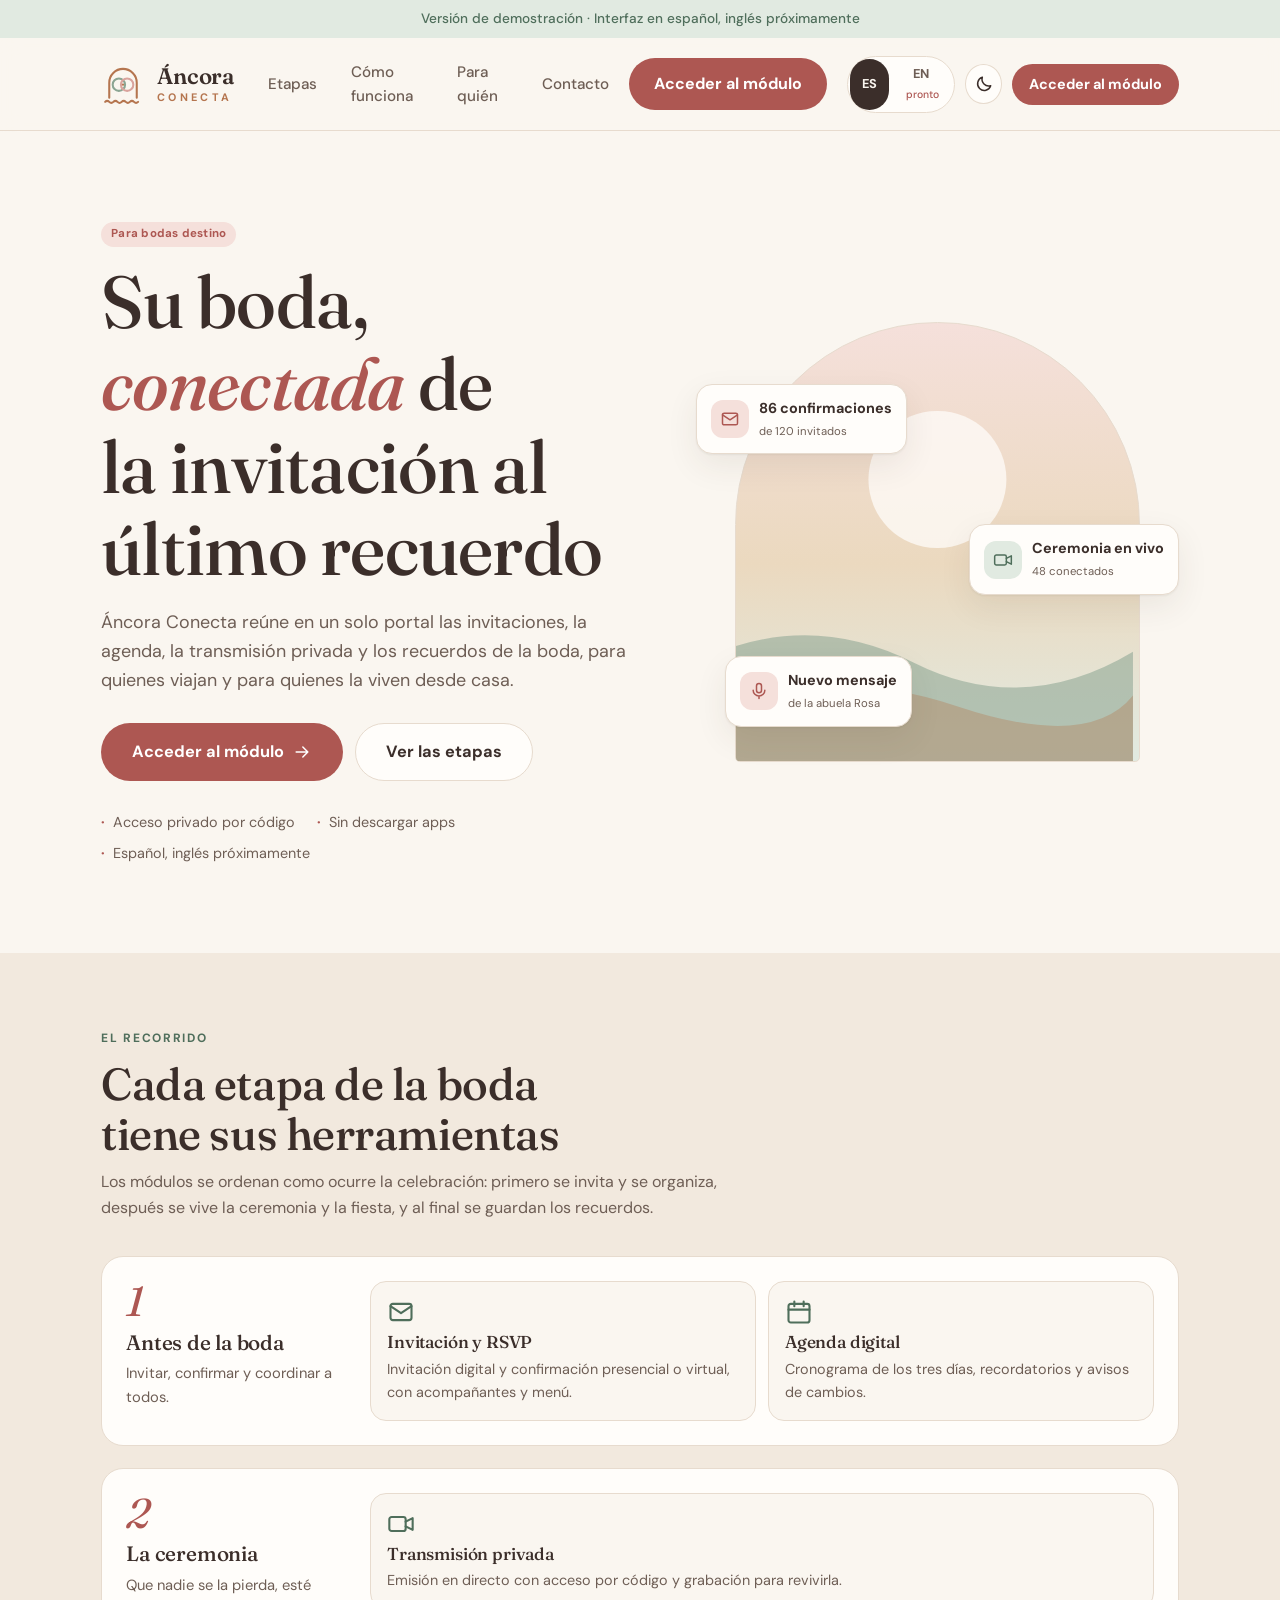
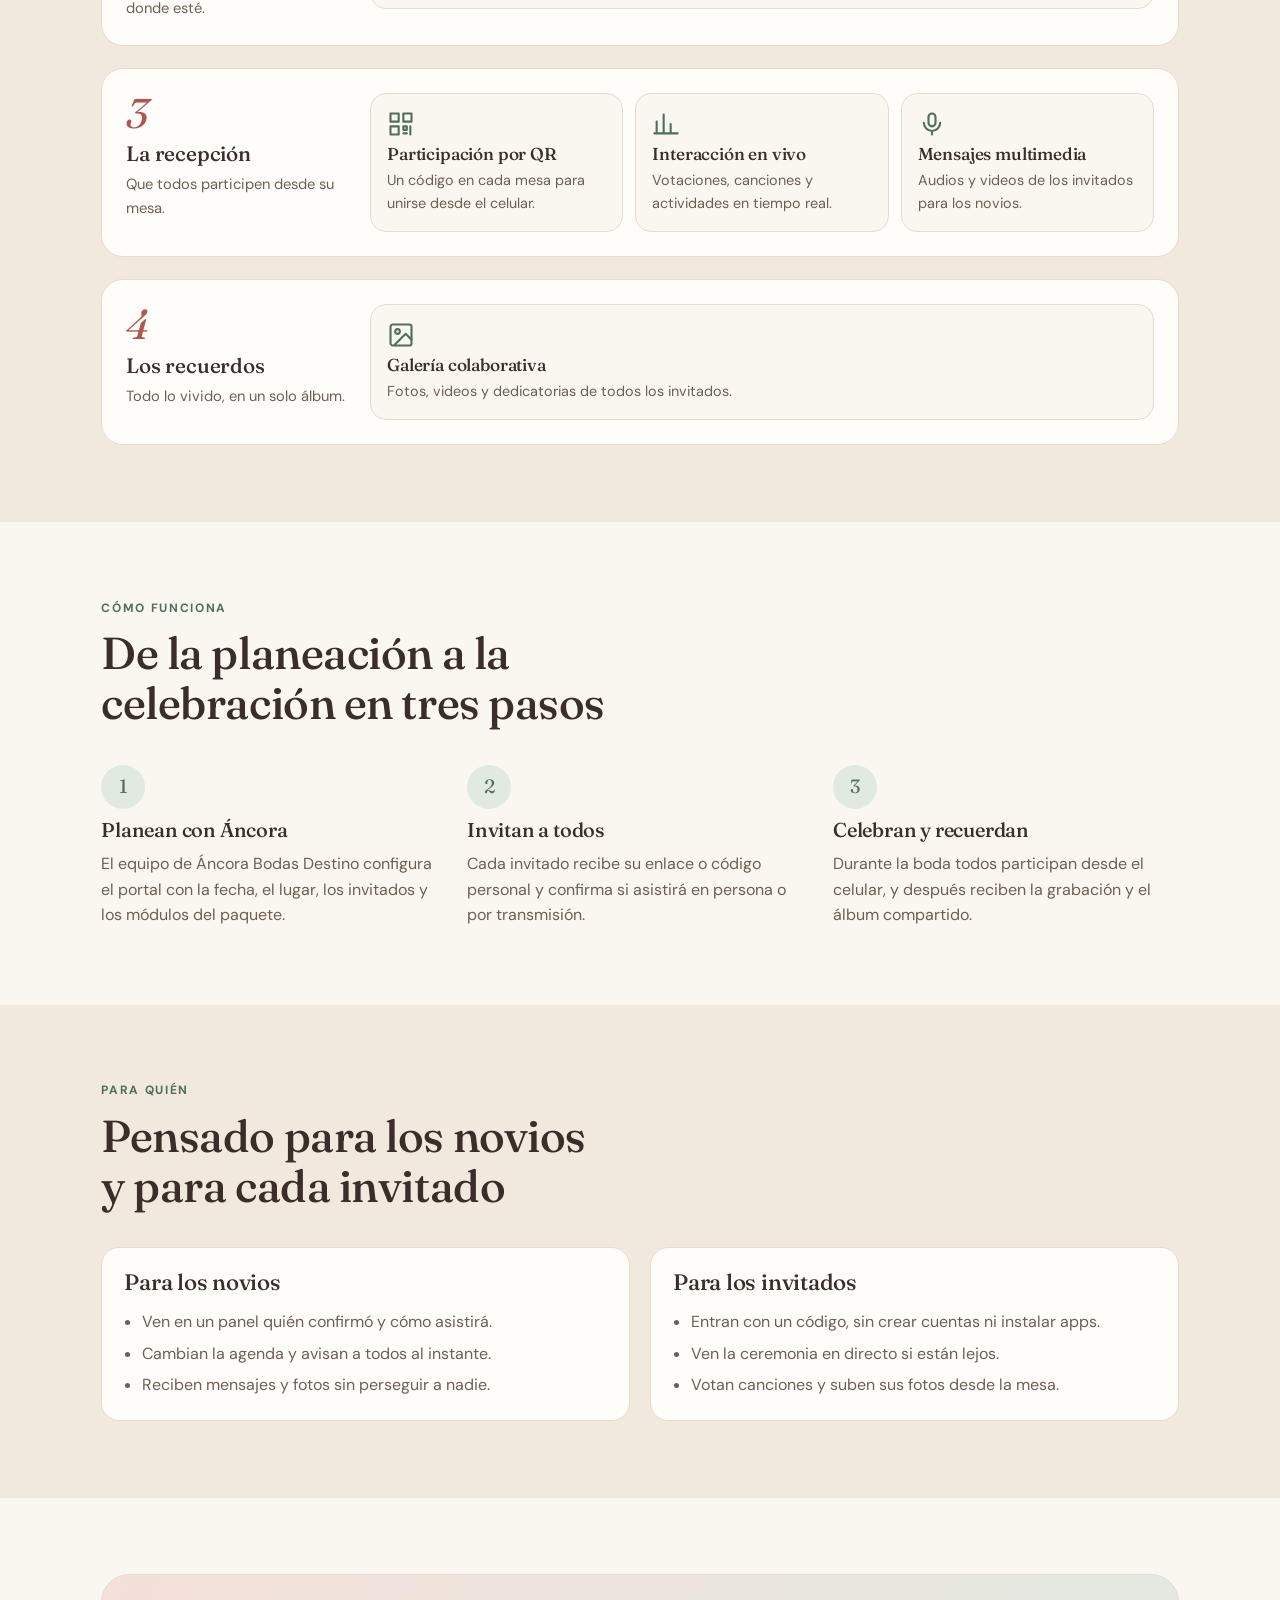
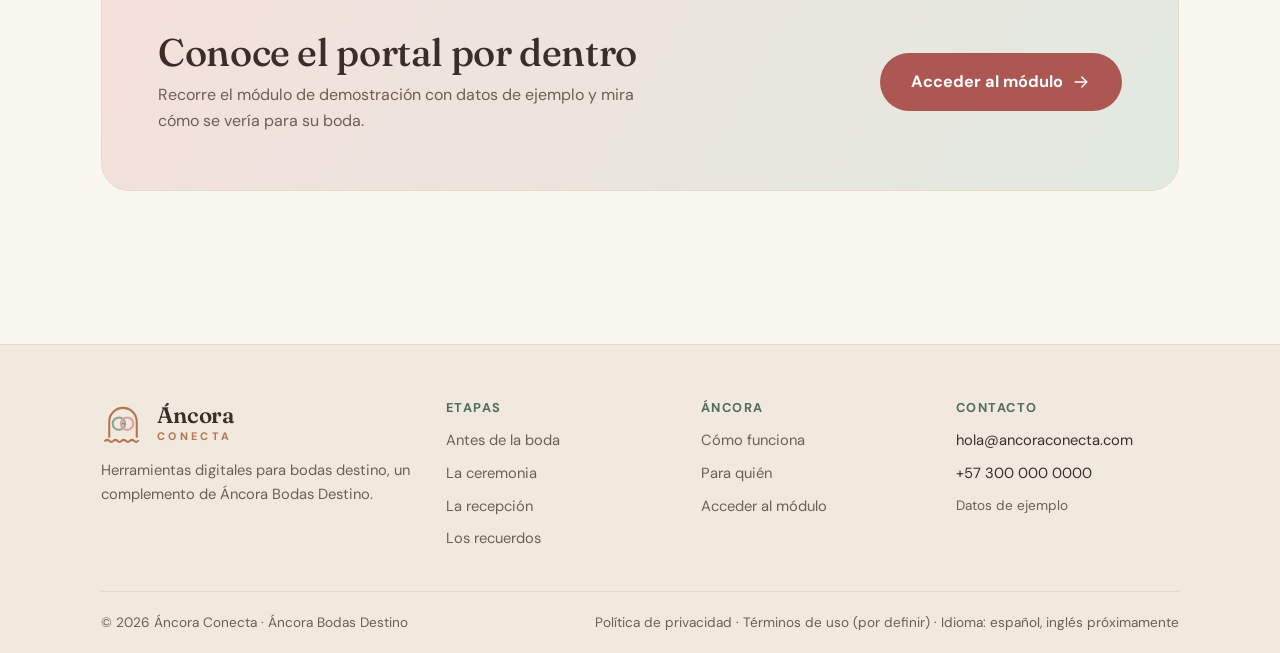
==== index.html @ ff1caabc "Add files via upload" ====
<!doctype html>
<html lang="es">
<head>
<meta charset="utf-8">
<meta name="viewport" content="width=device-width, initial-scale=1">
<title>Áncora Conecta</title>
<meta name="description" content="Portal digital para bodas destino: invitaciones, agenda, transmisión privada, mensajes, galería e interacción en un solo lugar.">
<link rel="icon" href="favicon.svg" type="image/svg+xml">
<link rel="preconnect" href="https://fonts.googleapis.com">
<link rel="preconnect" href="https://fonts.gstatic.com" crossorigin>
<link href="https://fonts.googleapis.com/css2?family=DM+Sans:wght@400;500;700&family=Fraunces:ital,opsz,wght@0,9..144,400;0,9..144,500;0,9..144,600;1,9..144,400;1,9..144,500&display=swap" rel="stylesheet">
<link rel="stylesheet" href="styles.css">
</head>
<body>

<svg width="0" height="0" style="position:absolute" aria-hidden="true">
  <defs>
    <symbol id="logo" viewBox="0 0 64 64">
      <g fill="none" stroke-linecap="round" stroke-linejoin="round" stroke-width="3">
        <path d="M12 52V30a20 20 0 0 1 40 0v22" stroke="var(--clay)"/>
        <circle cx="26" cy="33" r="9" stroke="var(--sage)"/>
        <circle cx="38" cy="33" r="9" stroke="var(--rose)"/>
        <circle cx="32" cy="33" r="1.6" fill="var(--clay)" stroke="none"/>
        <path d="M6 58q3-3 6 0t6 0 6 0 6 0 6 0 6 0 6 0 6 0" stroke="var(--clay)"/>
      </g>
    </symbol>
    <symbol id="i-live" viewBox="0 0 24 24"><rect x="2" y="6" width="14" height="12" rx="2"/><path d="M16 10l6-3v10l-6-3"/></symbol>
    <symbol id="i-cal" viewBox="0 0 24 24"><rect x="3" y="5" width="18" height="16" rx="2"/><path d="M3 10h18M8 3v4M16 3v4"/></symbol>
    <symbol id="i-mic" viewBox="0 0 24 24"><rect x="9" y="3" width="6" height="11" rx="3"/><path d="M5 11a7 7 0 0014 0M12 18v3"/></symbol>
    <symbol id="i-qr" viewBox="0 0 24 24"><rect x="3" y="3" width="7" height="7"/><rect x="14" y="3" width="7" height="7"/><rect x="3" y="14" width="7" height="7"/><path d="M14 14h3v3h-3zM20 14v7M14 20h3"/></symbol>
    <symbol id="i-img" viewBox="0 0 24 24"><rect x="3" y="3" width="18" height="18" rx="2"/><circle cx="9" cy="9" r="2"/><path d="M21 16l-5-5-9 9"/></symbol>
    <symbol id="i-poll" viewBox="0 0 24 24"><path d="M4 20V10M10 20V4M16 20v-8M22 20H2"/></symbol>
    <symbol id="i-mail" viewBox="0 0 24 24"><rect x="3" y="5" width="18" height="14" rx="2"/><path d="M3 7l9 6 9-6"/></symbol>
    <symbol id="i-moon" viewBox="0 0 24 24"><path d="M20 14A8 8 0 0110 4a8 8 0 1010 10z"/></symbol>
    <symbol id="i-menu" viewBox="0 0 24 24"><path d="M4 7h16M4 12h16M4 17h16"/></symbol>
    <symbol id="i-arrow" viewBox="0 0 24 24"><path d="M5 12h14M13 6l6 6-6 6"/></symbol>
    <symbol id="i-check" viewBox="0 0 24 24"><path d="M5 12l5 5 9-10"/></symbol>
  </defs>
</svg>

<div class="announce">Versión de demostración · Interfaz en español, inglés próximamente</div>

<header class="site-head">
  <div class="wrap">
    <a class="brand" href="index.html" aria-label="Áncora Conecta, inicio">
      <svg class="brand-mark" aria-hidden="true"><use href="#logo"/></svg>
      <span class="brand-word"><b>Áncora</b><i>Conecta</i></span>
    </a>
    <nav class="site-nav" id="site-nav" aria-label="Principal">
      <a href="#etapas">Etapas</a>
      <a href="#como-funciona">Cómo funciona</a>
      <a href="#para-quien">Para quién</a>
      <a href="#contacto">Contacto</a>
      <a class="btn primary" href="portal.html">Acceder al módulo</a>
    </nav>
    <div class="head-actions">
      <div class="lang" role="group" aria-label="Idioma">
        <button class="on" type="button" aria-pressed="true">ES</button>
        <button type="button" id="lang-en" aria-pressed="false" title="Próximamente">EN <small>pronto</small></button>
      </div>
      <button class="icon-btn" id="theme" type="button" aria-label="Cambiar tema claro u oscuro"><svg class="ic"><use href="#i-moon"/></svg></button>
      <a class="btn primary sm" href="portal.html">Acceder al módulo</a>
      <button class="menu-btn" id="menu-btn" type="button" aria-label="Abrir menú" aria-expanded="false" aria-controls="site-nav"><svg class="ic"><use href="#i-menu"/></svg></button>
    </div>
  </div>
</header>

<main>
  <!-- HERO -->
  <section class="land-hero">
    <div class="wrap">
      <div>
        <span class="chip rose">Para bodas destino</span>
        <h1>Su boda, <em>conectada</em> de la invitación al último recuerdo</h1>
        <p class="lead">Áncora Conecta reúne en un solo portal las invitaciones, la agenda, la transmisión privada y los recuerdos de la boda, para quienes viajan y para quienes la viven desde casa.</p>
        <div class="cta-row">
          <a class="btn primary lg" href="portal.html">Acceder al módulo <svg class="ic"><use href="#i-arrow"/></svg></a>
          <a class="btn ghost lg" href="#etapas">Ver las etapas</a>
        </div>
        <div class="trust"><span>Acceso privado por código</span><span>Sin descargar apps</span><span>Español, inglés próximamente</span></div>
      </div>
      <div class="art" aria-hidden="true">
        <div class="arch-big">
          <div class="sun"></div>
          <svg class="dunes" viewBox="0 0 400 160" preserveAspectRatio="none"><path d="M0 70 Q100 20 200 70 T400 60 V160 H0Z"/><path d="M0 110 Q120 70 240 110 T400 100 V160 H0Z"/></svg>
        </div>
        <div class="float f1"><span class="dot"><svg class="ic"><use href="#i-mail"/></svg></span><div><b>86 confirmaciones</b><small>de 120 invitados</small></div></div>
        <div class="float f2"><span class="dot s"><svg class="ic"><use href="#i-live"/></svg></span><div><b>Ceremonia en vivo</b><small>48 conectados</small></div></div>
        <div class="float f3"><span class="dot"><svg class="ic"><use href="#i-mic"/></svg></span><div><b>Nuevo mensaje</b><small>de la abuela Rosa</small></div></div>
      </div>
    </div>
  </section>

  <!-- ETAPAS -->
  <section class="band alt" id="etapas">
    <div class="wrap">
      <div class="sec-head">
        <span class="eyebrow">El recorrido</span>
        <h2>Cada etapa de la boda tiene sus herramientas</h2>
        <p>Los módulos se ordenan como ocurre la celebración: primero se invita y se organiza, después se vive la ceremonia y la fiesta, y al final se guardan los recuerdos.</p>
      </div>
      <div class="journey">
        <article class="stage">
          <div class="stage-info"><span class="stage-num">1</span><h3>Antes de la boda</h3><p>Invitar, confirmar y coordinar a todos.</p></div>
          <div class="mods">
            <a class="mod" href="portal.html#rsvp"><svg class="ic big"><use href="#i-mail"/></svg><h4>Invitación y RSVP</h4><p>Invitación digital y confirmación presencial o virtual, con acompañantes y menú.</p></a>
            <a class="mod" href="portal.html#agenda"><svg class="ic big"><use href="#i-cal"/></svg><h4>Agenda digital</h4><p>Cronograma de los tres días, recordatorios y avisos de cambios.</p></a>
          </div>
        </article>
        <article class="stage">
          <div class="stage-info"><span class="stage-num">2</span><h3>La ceremonia</h3><p>Que nadie se la pierda, esté donde esté.</p></div>
          <div class="mods">
            <a class="mod" href="portal.html#transmision"><svg class="ic big"><use href="#i-live"/></svg><h4>Transmisión privada</h4><p>Emisión en directo con acceso por código y grabación para revivirla.</p></a>
          </div>
        </article>
        <article class="stage">
          <div class="stage-info"><span class="stage-num">3</span><h3>La recepción</h3><p>Que todos participen desde su mesa.</p></div>
          <div class="mods">
            <a class="mod" href="portal.html#qr"><svg class="ic big"><use href="#i-qr"/></svg><h4>Participación por QR</h4><p>Un código en cada mesa para unirse desde el celular.</p></a>
            <a class="mod" href="portal.html#interaccion"><svg class="ic big"><use href="#i-poll"/></svg><h4>Interacción en vivo</h4><p>Votaciones, canciones y actividades en tiempo real.</p></a>
            <a class="mod" href="portal.html#mensajes"><svg class="ic big"><use href="#i-mic"/></svg><h4>Mensajes multimedia</h4><p>Audios y videos de los invitados para los novios.</p></a>
          </div>
        </article>
        <article class="stage">
          <div class="stage-info"><span class="stage-num">4</span><h3>Los recuerdos</h3><p>Todo lo vivido, en un solo álbum.</p></div>
          <div class="mods">
            <a class="mod" href="portal.html#galeria"><svg class="ic big"><use href="#i-img"/></svg><h4>Galería colaborativa</h4><p>Fotos, videos y dedicatorias de todos los invitados.</p></a>
          </div>
        </article>
      </div>
    </div>
  </section>

  <!-- CÓMO FUNCIONA -->
  <section class="band" id="como-funciona">
    <div class="wrap">
      <div class="sec-head">
        <span class="eyebrow">Cómo funciona</span>
        <h2>De la planeación a la celebración en tres pasos</h2>
      </div>
      <div class="how">
        <div><span class="n">1</span><h3>Planean con Áncora</h3><p>El equipo de Áncora Bodas Destino configura el portal con la fecha, el lugar, los invitados y los módulos del paquete.</p></div>
        <div><span class="n">2</span><h3>Invitan a todos</h3><p>Cada invitado recibe su enlace o código personal y confirma si asistirá en persona o por transmisión.</p></div>
        <div><span class="n">3</span><h3>Celebran y recuerdan</h3><p>Durante la boda todos participan desde el celular, y después reciben la grabación y el álbum compartido.</p></div>
      </div>
    </div>
  </section>

  <!-- PARA QUIÉN -->
  <section class="band alt" id="para-quien">
    <div class="wrap">
      <div class="sec-head">
        <span class="eyebrow">Para quién</span>
        <h2>Pensado para los novios y para cada invitado</h2>
      </div>
      <div class="who">
        <div class="panel"><h3>Para los novios</h3>
          <ul><li>Ven en un panel quién confirmó y cómo asistirá.</li><li>Cambian la agenda y avisan a todos al instante.</li><li>Reciben mensajes y fotos sin perseguir a nadie.</li></ul>
        </div>
        <div class="panel"><h3>Para los invitados</h3>
          <ul><li>Entran con un código, sin crear cuentas ni instalar apps.</li><li>Ven la ceremonia en directo si están lejos.</li><li>Votan canciones y suben sus fotos desde la mesa.</li></ul>
        </div>
      </div>
    </div>
  </section>

  <!-- CTA -->
  <section class="band" id="contacto">
    <div class="wrap">
      <div class="cta-band">
        <div>
          <h2>Conoce el portal por dentro</h2>
          <p>Recorre el módulo de demostración con datos de ejemplo y mira cómo se vería para su boda.</p>
        </div>
        <a class="btn primary lg" href="portal.html">Acceder al módulo <svg class="ic"><use href="#i-arrow"/></svg></a>
      </div>
    </div>
  </section>
</main>

<footer class="site-foot">
  <div class="wrap">
    <div class="foot-grid">
      <div>
        <a class="brand" href="index.html"><svg class="brand-mark" aria-hidden="true"><use href="#logo"/></svg><span class="brand-word"><b>Áncora</b><i>Conecta</i></span></a>
        <p class="muted">Herramientas digitales para bodas destino, un complemento de Áncora Bodas Destino.</p>
      </div>
      <div>
        <h4>Etapas</h4>
        <ul>
          <li><a href="portal.html#rsvp">Antes de la boda</a></li>
          <li><a href="portal.html#transmision">La ceremonia</a></li>
          <li><a href="portal.html#qr">La recepción</a></li>
          <li><a href="portal.html#galeria">Los recuerdos</a></li>
        </ul>
      </div>
      <div>
        <h4>Áncora</h4>
        <ul>
          <li><a href="#como-funciona">Cómo funciona</a></li>
          <li><a href="#para-quien">Para quién</a></li>
          <li><a href="portal.html">Acceder al módulo</a></li>
        </ul>
      </div>
      <div>
        <h4>Contacto</h4>
        <ul>
          <li>hola@ancoraconecta.com</li>
          <li>+57 300 000 0000</li>
          <li class="small muted">Datos de ejemplo</li>
        </ul>
      </div>
    </div>
    <div class="foot-bar">
      <span>© 2026 Áncora Conecta · Áncora Bodas Destino</span>
      <span>Política de privacidad · Términos de uso (por definir) · Idioma: español, inglés próximamente</span>
    </div>
  </div>
</footer>

<div class="toast" id="toast" role="status" aria-live="polite" hidden></div>
<script src="site.js"></script>
</body>
</html>
---- styles.css ----
/* Áncora Conecta — identidad visual
   Concepto: pasteles cálidos y tierra, aire de boda destino (arena, salvia, rosa polvo, arcilla).
   Tipografías: Fraunces (títulos) + DM Sans (texto). */
:root {
  --bg: #FAF6F0;
  --surface: #FFFDFA;
  --surface2: #F2E9DE;
  --fg: #3B2E2A;
  --muted: #6E5E55;
  --line: #E7DBCE;
  --rose: #D9A39D;
  --rose-soft: #F5E0DB;
  --rose-strong: #AD5752;
  --sage: #8BA593;
  --sage-soft: #E1EAE1;
  --sage-ink: #4F6E5B;
  --clay: #B5754F;
  --sand: #EBD9BF;
  --on-accent: #FFFFFF;
  --shadow: 0 1px 2px rgba(59,46,42,.06), 0 12px 32px rgba(59,46,42,.08);
  --display: "Fraunces", "Georgia", serif;
  --body: "DM Sans", system-ui, -apple-system, "Segoe UI", sans-serif;
}
@media (prefers-color-scheme: dark) {
  :root:not([data-theme="light"]) {
    --bg: #1D1714; --surface: #28201C; --surface2: #332A24; --fg: #F3EAE2; --muted: #BBAA9E; --line: #45372F;
    --rose: #B87F79; --rose-soft: #3F2B29; --rose-strong: #E5A29B; --sage: #7E9A87; --sage-soft: #26332B; --sage-ink: #A9C9B4;
    --clay: #D49C79; --sand: #4A3D2F; --on-accent: #2A1B18; --shadow: 0 1px 2px rgba(0,0,0,.4);
    color-scheme: dark;
  }
}
:root[data-theme="dark"] {
  --bg: #1D1714; --surface: #28201C; --surface2: #332A24; --fg: #F3EAE2; --muted: #BBAA9E; --line: #45372F;
  --rose: #B87F79; --rose-soft: #3F2B29; --rose-strong: #E5A29B; --sage: #7E9A87; --sage-soft: #26332B; --sage-ink: #A9C9B4;
  --clay: #D49C79; --sand: #4A3D2F; --on-accent: #2A1B18; --shadow: 0 1px 2px rgba(0,0,0,.4);
  color-scheme: dark;
}

* { box-sizing: border-box; }
html { scroll-behavior: smooth; }
body { margin: 0; background: var(--bg); color: var(--fg); font-family: var(--body); font-size: 16px; line-height: 1.6; -webkit-font-smoothing: antialiased; }
h1, h2, h3, h4 { font-family: var(--display); line-height: 1.12; margin: 0; text-wrap: balance; font-weight: 500; letter-spacing: -.01em; }
p { margin: 0; }
a { color: inherit; text-decoration: none; }
ul { margin: 0; }
button, input, select, textarea { font: inherit; color: inherit; }
button { cursor: pointer; }
:focus-visible { outline: 3px solid var(--rose-strong); outline-offset: 2px; border-radius: 6px; }
[hidden] { display: none !important; }
.muted { color: var(--muted); }
.small { font-size: .85rem; }
.mono { font-family: ui-monospace, "SF Mono", Menlo, monospace; letter-spacing: .04em; }
.ic { width: 20px; height: 20px; fill: none; stroke: currentColor; stroke-width: 1.8; stroke-linecap: round; stroke-linejoin: round; flex: none; }
.ic.big { width: 28px; height: 28px; color: var(--sage-ink); }
.eyebrow { text-transform: uppercase; letter-spacing: .14em; font-size: .75rem; font-weight: 700; color: var(--sage-ink); }
.wrap { width: 100%; max-width: 1180px; margin-inline: auto; padding-inline: max(16px, 4vw); }

/* Botones, chips */
.btn { display: inline-flex; align-items: center; justify-content: center; gap: 8px; border: 1px solid transparent; border-radius: 999px; padding: 12px 24px; font-weight: 700; transition: transform .15s, background .15s; white-space: nowrap; }
.btn:hover { transform: translateY(-1px); }
.btn.primary { background: var(--rose-strong); color: var(--on-accent); }
.btn.primary:hover { filter: brightness(1.07); }
.btn.ghost { border-color: var(--line); background: var(--surface); }
.btn.ghost:hover { border-color: var(--sage-ink); }
.btn.sm { padding: 8px 16px; font-size: .9rem; }
.btn.lg { padding: 15px 30px; font-size: 1.02rem; }
.chip { display: inline-block; font-size: .72rem; font-weight: 700; padding: 3px 10px; border-radius: 999px; background: var(--sage-soft); color: var(--sage-ink); letter-spacing: .02em; }
.chip.live { background: var(--rose-strong); color: var(--on-accent); }
.chip.warm { background: var(--sand); color: var(--fg); }
.chip.rose { background: var(--rose-soft); color: var(--rose-strong); }
.pill { border: 1px solid var(--line); background: var(--surface); border-radius: 999px; padding: 6px 14px; font-weight: 600; font-size: .85rem; }
.pill:hover { border-color: var(--sage-ink); color: var(--sage-ink); }

/* ============ SITIO (página inicial) ============ */
.announce { background: var(--sage-soft); color: var(--sage-ink); text-align: center; font-size: .85rem; padding: 8px 16px; font-weight: 500; }
.site-head { position: sticky; top: 0; z-index: 30; background: color-mix(in srgb, var(--bg) 88%, transparent); backdrop-filter: blur(10px); border-bottom: 1px solid var(--line); }
.site-head .wrap { display: flex; align-items: center; justify-content: space-between; gap: 20px; padding-block: 14px; }
.brand { display: flex; align-items: center; gap: 12px; }
.brand-mark { width: 44px; height: 44px; }
.brand-word { display: flex; flex-direction: column; line-height: 1; font-family: var(--display); }
.brand-word b { font-size: 1.4rem; font-weight: 600; letter-spacing: -.01em; }
.brand-word i { font-style: normal; font-family: var(--body); font-size: .68rem; font-weight: 700; color: var(--clay); letter-spacing: .3em; text-transform: uppercase; margin-top: 5px; }
.site-nav { display: flex; gap: 6px; align-items: center; }
.site-nav a:not(.btn) { padding: 8px 14px; border-radius: 999px; font-weight: 500; font-size: .95rem; color: var(--muted); }
.site-nav a:not(.btn):hover { color: var(--fg); background: var(--surface2); }
.head-actions { display: flex; align-items: center; gap: 10px; }
.menu-btn { display: none; width: 42px; height: 42px; border-radius: 50%; border: 1px solid var(--line); background: var(--surface); place-items: center; }
.icon-btn { width: 40px; height: 40px; border-radius: 50%; border: 1px solid var(--line); background: var(--surface); display: grid; place-items: center; }
.lang { display: flex; border: 1px solid var(--line); border-radius: 999px; padding: 2px; background: var(--surface); }
.lang button { border: 0; background: none; padding: 5px 12px; border-radius: 999px; font-weight: 700; font-size: .8rem; color: var(--muted); }
.lang button.on { background: var(--fg); color: var(--bg); }
.lang small { font-weight: 500; font-size: .65rem; color: var(--rose-strong); margin-left: 3px; }

.land-hero { padding-block: clamp(40px, 7vw, 88px); overflow: hidden; }
.land-hero .wrap { display: grid; grid-template-columns: minmax(0, 1.1fr) minmax(0, 1fr); gap: clamp(24px, 5vw, 64px); align-items: center; }
.land-hero h1 { font-size: clamp(2.6rem, 6vw, 4.6rem); margin: 14px 0 18px; font-weight: 500; }
.land-hero h1 em { font-style: italic; color: var(--rose-strong); }
.land-hero .lead { font-size: 1.12rem; color: var(--muted); max-width: 50ch; }
.cta-row { display: flex; flex-wrap: wrap; gap: 12px; margin-top: 28px; }
.trust { display: flex; flex-wrap: wrap; gap: 8px 22px; margin-top: 30px; color: var(--muted); font-size: .9rem; }
.trust span::before { content: "·"; color: var(--rose-strong); margin-right: 8px; font-weight: 700; }
.art { position: relative; min-height: 440px; }
.arch-big { position: absolute; inset: 0 8% 0 8%; border-radius: 999px 999px 24px 24px; background: linear-gradient(180deg, var(--rose-soft) 0%, var(--sand) 55%, var(--sage-soft) 100%); overflow: hidden; border: 1px solid var(--line); }
.arch-big .sun { position: absolute; left: 50%; top: 20%; width: 34%; aspect-ratio: 1; border-radius: 50%; background: var(--surface); opacity: .75; transform: translateX(-50%); }
.arch-big .dunes { position: absolute; left: -10%; right: -10%; bottom: 0; height: 40%; }
.arch-big .dunes path:first-child { fill: var(--sage); opacity: .55; }
.arch-big .dunes path:last-child { fill: var(--clay); opacity: .35; }
.float { position: absolute; background: var(--surface); border: 1px solid var(--line); border-radius: 16px; padding: 12px 14px; box-shadow: var(--shadow); display: flex; gap: 10px; align-items: center; font-size: .85rem; }
.float b { display: block; font-size: .9rem; }
.float small { color: var(--muted); }
.float .dot { width: 38px; height: 38px; border-radius: 12px; display: grid; place-items: center; background: var(--rose-soft); color: var(--rose-strong); flex: none; }
.float .dot.s { background: var(--sage-soft); color: var(--sage-ink); }
.f1 { left: 0; top: 14%; } .f2 { right: 0; top: 46%; } .f3 { left: 6%; bottom: 8%; }

.band { padding-block: clamp(40px, 6vw, 80px); }
.band.alt { background: var(--surface2); }
.sec-head { display: flex; flex-direction: column; gap: 10px; max-width: 62ch; margin-bottom: 36px; }
.sec-head h2 { font-size: clamp(1.9rem, 3.6vw, 2.8rem); }
.sec-head p { color: var(--muted); }

.journey { display: flex; flex-direction: column; gap: 22px; }
.stage { display: grid; grid-template-columns: 220px minmax(0, 1fr); gap: 24px; padding: 24px; background: var(--surface); border: 1px solid var(--line); border-radius: 22px; }
.stage-info { display: flex; flex-direction: column; gap: 8px; }
.stage-num { font-family: var(--display); font-size: 2.6rem; line-height: 1; color: var(--rose-strong); font-style: italic; }
.stage-info h3 { font-size: 1.3rem; }
.stage-info p { color: var(--muted); font-size: .92rem; }
.mods { display: grid; grid-template-columns: repeat(auto-fit, minmax(210px, 1fr)); gap: 12px; align-content: start; }
.mod { display: flex; flex-direction: column; gap: 6px; align-items: flex-start; background: var(--bg); border: 1px solid var(--line); border-radius: 16px; padding: 16px; transition: transform .2s, border-color .2s, box-shadow .2s; }
a.mod:hover { transform: translateY(-3px); border-color: var(--sage-ink); box-shadow: var(--shadow); }
.mod h4 { font-size: 1.08rem; }
.mod p { color: var(--muted); font-size: .9rem; }

.how { display: grid; grid-template-columns: repeat(3, minmax(0, 1fr)); gap: 20px; }
.how > div { display: flex; flex-direction: column; gap: 10px; }
.how .n { width: 44px; height: 44px; border-radius: 50%; background: var(--sage-soft); color: var(--sage-ink); display: grid; place-items: center; font-family: var(--display); font-size: 1.2rem; }
.how h3 { font-size: 1.25rem; }
.how p { color: var(--muted); }
.who { display: grid; grid-template-columns: repeat(2, minmax(0, 1fr)); gap: 20px; }
.who .panel h3 { font-size: 1.4rem; }
.who ul { padding-left: 18px; color: var(--muted); display: flex; flex-direction: column; gap: 6px; }
.cta-band { background: linear-gradient(120deg, var(--rose-soft), var(--sage-soft)); border: 1px solid var(--line); border-radius: 28px; padding: clamp(28px, 5vw, 56px); display: flex; flex-wrap: wrap; gap: 20px 40px; align-items: center; justify-content: space-between; }
.cta-band h2 { font-size: clamp(1.7rem, 3vw, 2.4rem); max-width: 22ch; }
.cta-band p { color: var(--muted); margin-top: 8px; max-width: 46ch; }

.site-foot { background: var(--surface2); border-top: 1px solid var(--line); padding-top: 56px; margin-top: clamp(40px, 6vw, 80px); }
.foot-grid { display: grid; grid-template-columns: 1.4fr repeat(3, 1fr); gap: 32px; }
.foot-grid h4 { font-family: var(--body); font-size: .8rem; text-transform: uppercase; letter-spacing: .12em; color: var(--sage-ink); margin-bottom: 14px; font-weight: 700; }
.foot-grid ul { list-style: none; padding: 0; display: flex; flex-direction: column; gap: 9px; font-size: .92rem; }
.foot-grid li a { color: var(--muted); }
.foot-grid li a:hover { color: var(--fg); text-decoration: underline; }
.foot-grid p.muted { font-size: .92rem; margin-top: 14px; max-width: 34ch; }
.foot-bar { margin-top: 40px; border-top: 1px solid var(--line); padding-block: 20px; display: flex; flex-wrap: wrap; gap: 8px 24px; justify-content: space-between; font-size: .85rem; color: var(--muted); }

/* ============ PORTAL ============ */
.app { display: grid; grid-template-columns: 276px minmax(0, 1fr); min-height: 100vh; }
.side { background: var(--surface); border-right: 1px solid var(--line); padding: 22px 14px; display: flex; flex-direction: column; gap: 20px; position: sticky; top: 0; height: 100vh; align-self: start; overflow-y: auto; }
.side .brand { padding: 0 8px; }
.side .brand-mark { width: 40px; height: 40px; }
.nav { display: flex; flex-direction: column; gap: 2px; }
.nav-group { display: flex; flex-direction: column; gap: 2px; margin-top: 12px; }
.nav-label { display: flex; flex-direction: column; padding: 0 12px 4px; font-size: .68rem; text-transform: uppercase; letter-spacing: .12em; font-weight: 700; color: var(--clay); }
.nav-label span { color: var(--muted); text-transform: none; letter-spacing: 0; font-weight: 500; font-size: .78rem; }
.nav a { display: flex; align-items: center; gap: 12px; padding: 10px 12px; border-radius: 12px; font-weight: 500; font-size: .94rem; color: var(--muted); transition: background .15s; }
.nav a:hover { background: var(--surface2); color: var(--fg); }
.nav a.on { background: var(--rose-soft); color: var(--fg); font-weight: 700; box-shadow: inset 3px 0 0 var(--rose-strong); }
.back { display: flex; align-items: center; gap: 8px; margin-top: auto; padding: 12px; border-top: 1px solid var(--line); font-size: .88rem; color: var(--muted); }
.back:hover { color: var(--fg); }
.main { min-width: 0; display: flex; flex-direction: column; }
.top { display: flex; align-items: center; justify-content: space-between; gap: 12px; padding: 14px max(16px, 4vw); border-bottom: 1px solid var(--line); background: var(--bg); }
.crumb { display: flex; gap: 8px; align-items: baseline; font-size: .95rem; min-width: 0; flex-wrap: wrap; }
.crumb .sep { color: var(--line); }
.top-actions { display: flex; gap: 8px; align-items: center; }
.content { padding: 28px max(16px, 4vw) 48px; flex: 1; }
.foot { padding: 20px max(16px, 4vw); border-top: 1px solid var(--line); font-size: .85rem; display: flex; flex-direction: column; gap: 2px; }

.hero { display: grid; grid-template-columns: minmax(0, 1.3fr) minmax(0, 1fr); border-radius: 26px; overflow: hidden; background: linear-gradient(120deg, var(--rose-soft), var(--sand) 60%, var(--sage-soft)); border: 1px solid var(--line); }
.hero-copy { padding: clamp(24px, 5vw, 52px); display: flex; flex-direction: column; gap: 14px; align-items: flex-start; }
.hero h1 { font-size: clamp(2.3rem, 5.5vw, 4rem); }
.hero h1 em { font-style: italic; color: var(--rose-strong); }
.lead { max-width: 52ch; color: var(--muted); font-size: 1.05rem; }
.hero-cta { display: flex; flex-wrap: wrap; gap: 12px; margin-top: 6px; }
.hero-side { padding: clamp(24px, 4vw, 40px); display: flex; flex-direction: column; justify-content: center; gap: 12px; }
.count { display: flex; gap: 10px; }
.count div { flex: 1; text-align: center; background: var(--surface); border: 1px solid var(--line); border-radius: 16px; padding: 14px 6px; }
.count b { display: block; font-family: var(--display); font-size: clamp(1.8rem, 4vw, 2.5rem); line-height: 1; font-weight: 500; font-variant-numeric: tabular-nums; }
.count span { font-size: .72rem; letter-spacing: .14em; text-transform: uppercase; color: var(--clay); font-weight: 700; }
.count-note { text-align: center; font-size: .9rem; color: var(--muted); }

.section-head { margin: 36px 0 16px; display: flex; flex-direction: column; gap: 6px; }
.section-head h2, .page-head h2 { font-size: clamp(1.6rem, 3vw, 2.2rem); }
.stage-title { display: flex; align-items: baseline; gap: 12px; margin: 32px 0 14px; }
.stage-title .stage-num { font-size: 1.9rem; }
.stage-title h2 { font-size: 1.4rem; }
.stage-title p { color: var(--muted); font-size: .9rem; margin-left: auto; }
.page-head { display: flex; flex-direction: column; gap: 8px; margin-bottom: 20px; max-width: 70ch; }
.cards { display: grid; grid-template-columns: repeat(auto-fill, minmax(240px, 1fr)); gap: 14px; }
.card { background: var(--surface); border: 1px solid var(--line); border-radius: 18px; padding: 20px; display: flex; flex-direction: column; gap: 8px; align-items: flex-start; transition: transform .2s, box-shadow .2s, border-color .2s; }
a.card:hover { transform: translateY(-3px); box-shadow: var(--shadow); border-color: var(--sage-ink); }
.card h3 { font-size: 1.15rem; }
.card p { color: var(--muted); font-size: .92rem; }
.card.soon { background: transparent; border-style: dashed; }

.split { display: grid; grid-template-columns: repeat(2, minmax(0, 1fr)); gap: 16px; margin-top: 16px; }
.split.three { grid-template-columns: repeat(3, minmax(0, 1fr)); }
.panel { background: var(--surface); border: 1px solid var(--line); border-radius: 18px; padding: 22px; display: flex; flex-direction: column; gap: 14px; min-width: 0; }
.panel h3 { font-size: 1.2rem; }
.stat-row { display: flex; gap: 24px; flex-wrap: wrap; }
.stat b { display: block; font-family: var(--display); font-size: 2rem; line-height: 1; font-weight: 500; }
.stat span { color: var(--muted); font-size: .85rem; }
.bar { display: flex; height: 10px; border-radius: 99px; background: var(--surface2); overflow: hidden; gap: 2px; }
.bar i { background: var(--sage); display: block; }
.bar i.b2 { background: var(--rose); }
.mini-list { list-style: none; padding: 0; display: flex; flex-direction: column; gap: 12px; }
.mini-list li { display: flex; flex-direction: column; }
.mini-list time { font-size: .8rem; font-weight: 700; color: var(--sage-ink); }

.stage-chip { align-self: flex-start; }
.subtabs, .seg { display: inline-flex; border: 1px solid var(--line); border-radius: 999px; padding: 3px; background: var(--surface); align-self: flex-start; flex-wrap: wrap; margin-bottom: 18px; }
.seg { margin-bottom: 0; }
.subtabs button, .seg button { border: 0; background: none; padding: 8px 18px; border-radius: 999px; font-weight: 600; font-size: .9rem; color: var(--muted); }
.subtabs button.on, .seg button.on { background: var(--fg); color: var(--bg); }
.subtabs button:not(.on):hover, .seg button:not(.on):hover { color: var(--fg); }

/* Transmisión */
.stream { display: grid; grid-template-columns: minmax(0, 1.8fr) minmax(0, 1fr); gap: 16px; }
.player-col { display: flex; flex-direction: column; gap: 14px; min-width: 0; }
.player { position: relative; aspect-ratio: 16/9; max-width: 100%; border-radius: 20px; overflow: hidden; background: var(--sand); }
.scene { position: absolute; inset: 0; background: linear-gradient(#f3c9b6 0%, #e9a99a 38%, #8fb0a6 38%, #5f8579 100%); }
.sun2 { position: absolute; left: 50%; top: 20%; width: 17%; aspect-ratio: 1; border-radius: 50%; background: #fff3dc; transform: translateX(-50%); box-shadow: 0 0 60px 20px rgba(255,236,200,.55); }
.sea { position: absolute; inset: 38% 0 0 0; background: repeating-linear-gradient(180deg, rgba(255,255,255,.16) 0 2px, transparent 2px 18px); }
.arch { position: absolute; left: 50%; bottom: 10%; width: 28%; height: 56%; transform: translateX(-50%); border: 6px solid rgba(255,255,255,.9); border-bottom: 0; border-radius: 999px 999px 0 0; }
.badge-live { position: absolute; top: 14px; left: 14px; background: var(--rose-strong); color: var(--on-accent); font-weight: 800; font-size: .75rem; letter-spacing: .1em; padding: 5px 12px; border-radius: 999px; display: flex; align-items: center; gap: 8px; }
.badge-live i { width: 8px; height: 8px; border-radius: 50%; background: currentColor; animation: pulse 1.4s infinite; }
@keyframes pulse { 50% { opacity: .25; } }
.viewers { position: absolute; top: 14px; right: 14px; background: rgba(59,46,42,.65); color: #fff; font-size: .8rem; padding: 5px 12px; border-radius: 999px; }
.play { position: absolute; left: 50%; top: 50%; transform: translate(-50%,-50%); width: 68px; height: 68px; border-radius: 50%; border: 0; background: rgba(255,253,250,.94); color: var(--rose-strong); display: grid; place-items: center; }
.play .ic { fill: currentColor; width: 26px; height: 26px; }
.controls { position: absolute; left: 0; right: 0; bottom: 0; padding: 12px 16px; display: flex; gap: 12px; align-items: center; color: #fff; font-size: .8rem; background: linear-gradient(transparent, rgba(59,46,42,.55)); font-variant-numeric: tabular-nums; }
.progress { flex: 1; height: 4px; background: rgba(255,255,255,.35); border-radius: 4px; }
.progress i { display: block; height: 100%; width: 100%; background: #fff; border-radius: 4px; }
.note { display: flex; gap: 12px; align-items: flex-start; background: var(--sage-soft); border-radius: 14px; padding: 14px 16px; font-size: .92rem; }
.note .ic { color: var(--sage-ink); margin-top: 2px; }
.chat { min-height: 360px; }
.chat-list { list-style: none; padding: 0; display: flex; flex-direction: column; gap: 10px; flex: 1; max-height: 320px; overflow-y: auto; font-size: .92rem; }
.chat-list b { display: block; font-size: .8rem; color: var(--sage-ink); }
.chat-form { display: flex; gap: 8px; }
input[type="text"], select, textarea { width: 100%; border: 1px solid var(--line); background: var(--bg); border-radius: 12px; padding: 11px 14px; min-width: 0; }
textarea { resize: vertical; }
.recs { list-style: none; padding: 0; display: grid; grid-template-columns: repeat(auto-fill, minmax(240px, 1fr)); gap: 14px; }
.recs li { background: var(--surface); border: 1px solid var(--line); border-radius: 18px; overflow: hidden; }
.recs .th { aspect-ratio: 16/9; position: relative; }
.recs .th::after { content: ""; position: absolute; left: 50%; top: 50%; transform: translate(-50%,-50%); border-left: 16px solid #fff; border-top: 10px solid transparent; border-bottom: 10px solid transparent; filter: drop-shadow(0 1px 4px rgba(0,0,0,.3)); }
.recs .info { padding: 14px 16px; display: flex; flex-direction: column; gap: 2px; }
.recs small { color: var(--muted); }

/* Agenda */
.alert { display: flex; gap: 12px; align-items: flex-start; background: var(--rose-soft); border: 1px solid color-mix(in srgb, var(--rose-strong) 35%, var(--line)); border-radius: 14px; padding: 14px 16px; margin-bottom: 24px; }
.alert .ic { color: var(--rose-strong); margin-top: 2px; }
.timeline { display: flex; flex-direction: column; gap: 28px; max-width: 760px; }
.day h3 { font-size: 1.35rem; margin-bottom: 12px; display: flex; gap: 10px; align-items: baseline; }
.day h3 small { font-family: var(--body); font-weight: 500; color: var(--muted); font-size: .85rem; }
.ev { display: grid; grid-template-columns: 82px minmax(0, 1fr) auto; gap: 14px; align-items: center; padding: 14px 16px; background: var(--surface); border: 1px solid var(--line); border-radius: 14px; margin-bottom: 8px; }
.ev time { font-family: var(--display); font-weight: 500; font-size: 1.05rem; font-variant-numeric: tabular-nums; }
.ev b { display: block; font-weight: 600; }
.ev small { color: var(--muted); }
.ev.main { border-color: var(--rose-strong); background: var(--rose-soft); }
.bell { width: 38px; height: 38px; border-radius: 50%; border: 1px solid var(--line); background: var(--bg); display: grid; place-items: center; color: var(--muted); }
.bell[aria-pressed="true"] { background: var(--sage-ink); border-color: var(--sage-ink); color: var(--bg); }
.rows { list-style: none; padding: 0; display: flex; flex-direction: column; }
.rows li { display: flex; align-items: center; gap: 14px; padding: 14px 0; border-bottom: 1px solid var(--line); }
.rows li:last-child { border-bottom: 0; }
.rows li div { flex: 1; min-width: 0; }
.rows small { display: block; color: var(--muted); }
.switch { width: 46px; height: 26px; border-radius: 99px; border: 0; background: var(--line); position: relative; flex: none; transition: background .2s; }
.switch::after { content: ""; position: absolute; top: 3px; left: 3px; width: 20px; height: 20px; border-radius: 50%; background: #fff; transition: transform .2s; box-shadow: 0 1px 3px rgba(0,0,0,.25); }
.switch[aria-pressed="true"] { background: var(--sage-ink); }
.switch[aria-pressed="true"]::after { transform: translateX(20px); }

/* Mensajes */
.rec { align-items: flex-start; }
.wave { display: flex; align-items: center; gap: 3px; height: 70px; width: 100%; background: var(--surface2); border-radius: 14px; padding: 0 16px; overflow: hidden; }
.wave i { flex: 1; min-width: 2px; max-width: 6px; border-radius: 3px; background: var(--sage-ink); height: 18%; transition: height .12s; }
.rec-time { font-family: var(--display); font-size: 2.2rem; font-variant-numeric: tabular-nums; }
.msgs { list-style: none; padding: 0; display: flex; flex-direction: column; gap: 12px; }
.msgs li { display: flex; align-items: center; gap: 12px; }
.msgs li div { flex: 1; min-width: 0; }
.msgs small { display: block; color: var(--muted); }
.avatar { width: 40px; height: 40px; border-radius: 50%; background: var(--rose); color: #fff; display: grid; place-items: center; font-family: var(--display); font-weight: 600; flex: none; }
.avatar.a2 { background: var(--sage); } .avatar.a3 { background: var(--clay); } .avatar.a4 { background: #B9A07E; }

/* QR */
.qrbox { align-items: center; text-align: center; }
.qr-frame { background: #fff; padding: 18px; border-radius: 18px; border: 1px solid var(--line); width: min(260px, 100%); }
.qr-frame svg { display: block; width: 100%; height: auto; }
.steps { list-style: none; padding: 0; display: flex; flex-direction: column; gap: 14px; counter-reset: s; }
.steps li { display: grid; grid-template-columns: 36px 1fr; column-gap: 12px; counter-increment: s; }
.steps li::before { content: counter(s); grid-row: span 2; width: 36px; height: 36px; border-radius: 50%; background: var(--sage-soft); color: var(--sage-ink); display: grid; place-items: center; font-family: var(--display); font-size: 1.1rem; }
.steps span { color: var(--muted); font-size: .92rem; }

/* Galería */
.gal-bar { display: flex; flex-wrap: wrap; gap: 12px; justify-content: space-between; align-items: center; margin-bottom: 14px; }
.drop { border: 2px dashed var(--line); border-radius: 16px; padding: 18px; color: var(--muted); font-size: .92rem; margin-bottom: 16px; text-align: center; }
.drop.over { border-color: var(--rose-strong); background: var(--rose-soft); }
.grid { display: grid; grid-template-columns: repeat(auto-fill, minmax(190px, 1fr)); gap: 12px; }
.tile { position: relative; aspect-ratio: 1; border-radius: 16px; overflow: hidden; display: flex; align-items: flex-end; padding: 12px; color: #fff; font-size: .82rem; }
.tile .tag { position: absolute; top: 10px; left: 10px; background: rgba(59,46,42,.55); padding: 2px 10px; border-radius: 99px; font-size: .7rem; font-weight: 700; }
.tile .by { background: rgba(59,46,42,.5); padding: 3px 10px; border-radius: 99px; }
.tile.nota { background: var(--sand); color: #3B2E2A; flex-direction: column; justify-content: center; align-items: flex-start; gap: 10px; padding: 18px; }
.tile.nota q { font-family: var(--display); font-size: 1.1rem; line-height: 1.25; quotes: none; }
.tile.nota .by { background: rgba(59,46,42,.1); color: #3B2E2A; }
.g1 { background: linear-gradient(135deg, #F0C3B0, #C9807B); }
.g2 { background: linear-gradient(160deg, #9DB8A6, #5F8579); }
.g3 { background: linear-gradient(135deg, #F3E0BD, #D5A67A); }
.g4 { background: linear-gradient(200deg, #A9C0B0, #6F8F7A); }
.g5 { background: linear-gradient(135deg, #E3B1B1, #B5754F); }
.g6 { background: linear-gradient(150deg, #CFDCCB, #8BA593); }
.tile.v::after { content: ""; position: absolute; right: 12px; top: 12px; border-left: 12px solid #fff; border-top: 8px solid transparent; border-bottom: 8px solid transparent; }

/* Interacción */
.poll, .songs { list-style: none; padding: 0; display: flex; flex-direction: column; gap: 10px; }
.opt-btn { position: relative; width: 100%; text-align: left; border: 1px solid var(--line); background: var(--bg); border-radius: 12px; padding: 12px 14px; overflow: hidden; display: flex; justify-content: space-between; gap: 12px; }
.opt-btn i { position: absolute; inset: 0 auto 0 0; background: color-mix(in srgb, var(--sage) 35%, transparent); transition: width .4s; }
.opt-btn span { position: relative; }
.opt-btn.me { border-color: var(--sage-ink); }
.songs li { display: flex; align-items: center; gap: 12px; padding: 8px 0; border-bottom: 1px solid var(--line); }
.songs li div { flex: 1; min-width: 0; }
.songs small { display: block; color: var(--muted); }
.up { border: 1px solid var(--line); background: var(--bg); border-radius: 10px; padding: 4px 10px; font-weight: 700; font-variant-numeric: tabular-nums; }
.up.me { background: var(--rose-strong); border-color: var(--rose-strong); color: var(--on-accent); }
.act { gap: 8px; align-items: flex-start; }

/* RSVP */
.rsvp-wrap { align-items: start; }
.invite { background: linear-gradient(170deg, var(--rose-soft), var(--sand)); border: 1px solid var(--line); border-radius: 24px; padding: clamp(28px, 4vw, 48px); text-align: center; display: flex; flex-direction: column; gap: 14px; align-items: center; position: relative; }
.invite::before { content: ""; position: absolute; inset: 12px; border: 1px solid color-mix(in srgb, var(--clay) 45%, transparent); border-radius: 16px; pointer-events: none; }
.invite-mark { width: 60px; height: 60px; }
.invite h3 { font-size: clamp(2rem, 4vw, 3rem); }
.invite h3 em { font-style: italic; color: var(--rose-strong); }
.invite .small { color: var(--muted); }
.form label { font-weight: 600; font-size: .9rem; display: block; margin-bottom: 6px; }
.form fieldset { border: 0; padding: 0; margin: 0; display: flex; flex-direction: column; gap: 8px; }
.form legend { font-weight: 600; font-size: .9rem; margin-bottom: 8px; padding: 0; }
.form .opt { display: flex; align-items: center; gap: 10px; border: 1px solid var(--line); border-radius: 12px; padding: 11px 14px; font-weight: 500; margin: 0; cursor: pointer; }
.form .opt:has(input:checked) { border-color: var(--sage-ink); background: var(--sage-soft); }
.form .opt input { accent-color: var(--sage-ink); }
.row { display: grid; grid-template-columns: 1fr 1fr; gap: 12px; }
.ok { background: var(--sage-soft); border-radius: 12px; padding: 12px 14px; color: var(--sage-ink); font-weight: 500; font-size: .92rem; }
.table-wrap { overflow-x: auto; }
table { width: 100%; border-collapse: collapse; font-size: .92rem; min-width: 560px; }
th { text-align: left; font-size: .75rem; text-transform: uppercase; letter-spacing: .1em; color: var(--muted); padding: 8px 12px; border-bottom: 1px solid var(--line); }
td { padding: 12px; border-bottom: 1px solid var(--line); }
tr:last-child td { border-bottom: 0; }
td.num, th.num { text-align: right; font-variant-numeric: tabular-nums; }

.toast { position: fixed; left: 50%; bottom: 24px; transform: translateX(-50%); background: var(--fg); color: var(--bg); padding: 12px 20px; border-radius: 999px; font-size: .9rem; box-shadow: var(--shadow); z-index: 60; max-width: calc(100vw - 32px); text-align: center; }

/* Responsive */
@media (max-width: 960px) {
  .site-nav { position: absolute; left: 0; right: 0; top: 100%; background: var(--bg); border-bottom: 1px solid var(--line); flex-direction: column; align-items: stretch; padding: 12px max(16px, 4vw) 18px; display: none; }
  .site-nav.open { display: flex; }
  .menu-btn { display: grid; }
  .head-actions .btn { display: none; }
  .site-nav .btn { display: inline-flex; margin-top: 8px; }
  .land-hero .wrap, .stage, .hero, .stream, .split, .split.three, .who { grid-template-columns: 1fr; }
  .art { min-height: 380px; }
  .how { grid-template-columns: 1fr; }
  .foot-grid { grid-template-columns: 1fr 1fr; }
  .app { grid-template-columns: 1fr; }
  .side { position: static; height: auto; flex-direction: row; align-items: center; gap: 12px; padding: 12px 16px; overflow-x: auto; overflow-y: hidden; border-right: 0; border-bottom: 1px solid var(--line); }
  .side .brand { flex: none; }
  .side .brand-word { display: none; }
  .nav { flex-direction: row; gap: 4px; align-items: center; }
  .nav-group { flex-direction: row; margin: 0; align-items: center; gap: 4px; padding-left: 10px; border-left: 1px solid var(--line); }
  .nav-label { display: none; }
  .nav a { white-space: nowrap; padding: 9px 12px; }
  .nav a.on { box-shadow: inset 0 -3px 0 var(--rose-strong); }
  .back { display: none; }
  .hero-side { padding-top: 0; }
  .stage-title { flex-wrap: wrap; }
  .stage-title p { margin-left: 0; width: 100%; }
}
@media (max-width: 520px) {
  .ev { grid-template-columns: 64px minmax(0, 1fr) auto; gap: 10px; padding: 12px; }
  .row { grid-template-columns: 1fr; }
  .foot-grid { grid-template-columns: 1fr; }
  .lang small { display: none; }
  .f2 { right: -4px; } .f1 { left: -4px; }
  .head-actions .lang { display: none; }
}
@media (prefers-reduced-motion: reduce) {
  * { animation: none !important; transition: none !important; scroll-behavior: auto !important; }
}
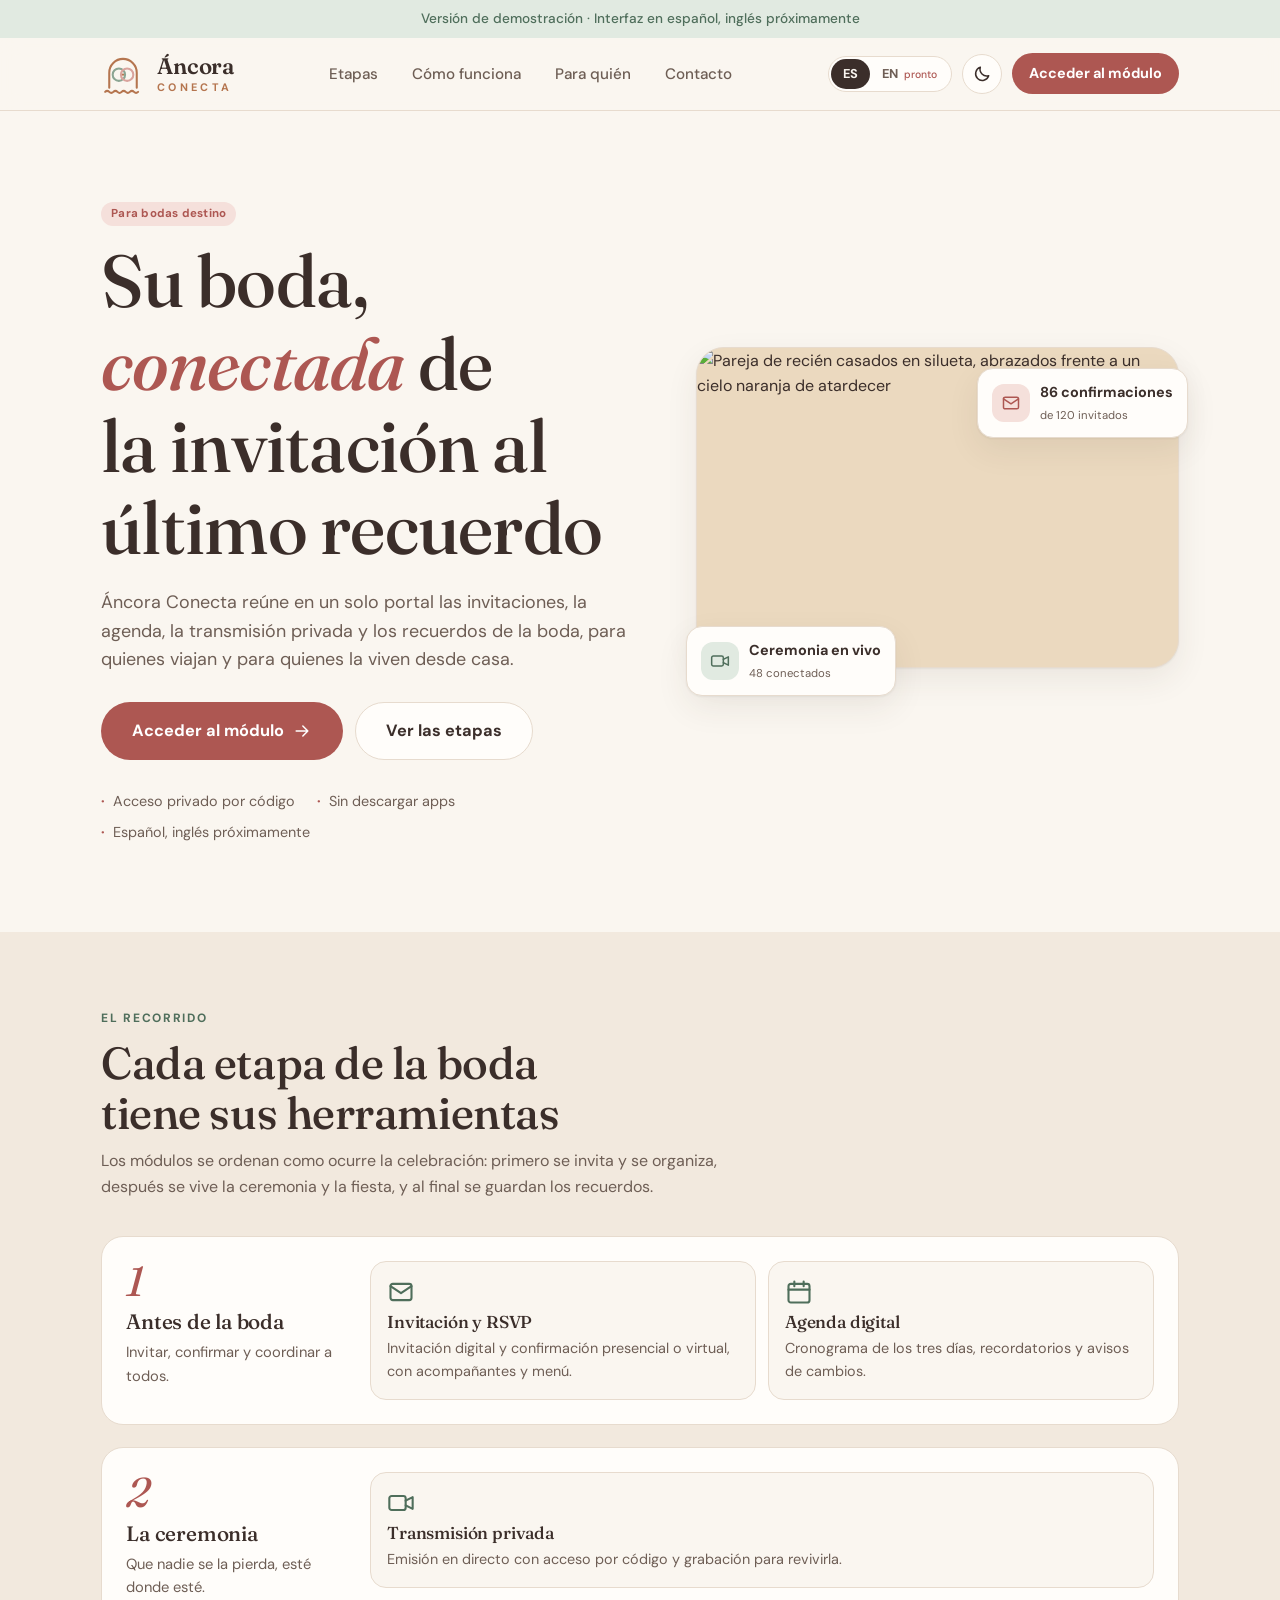
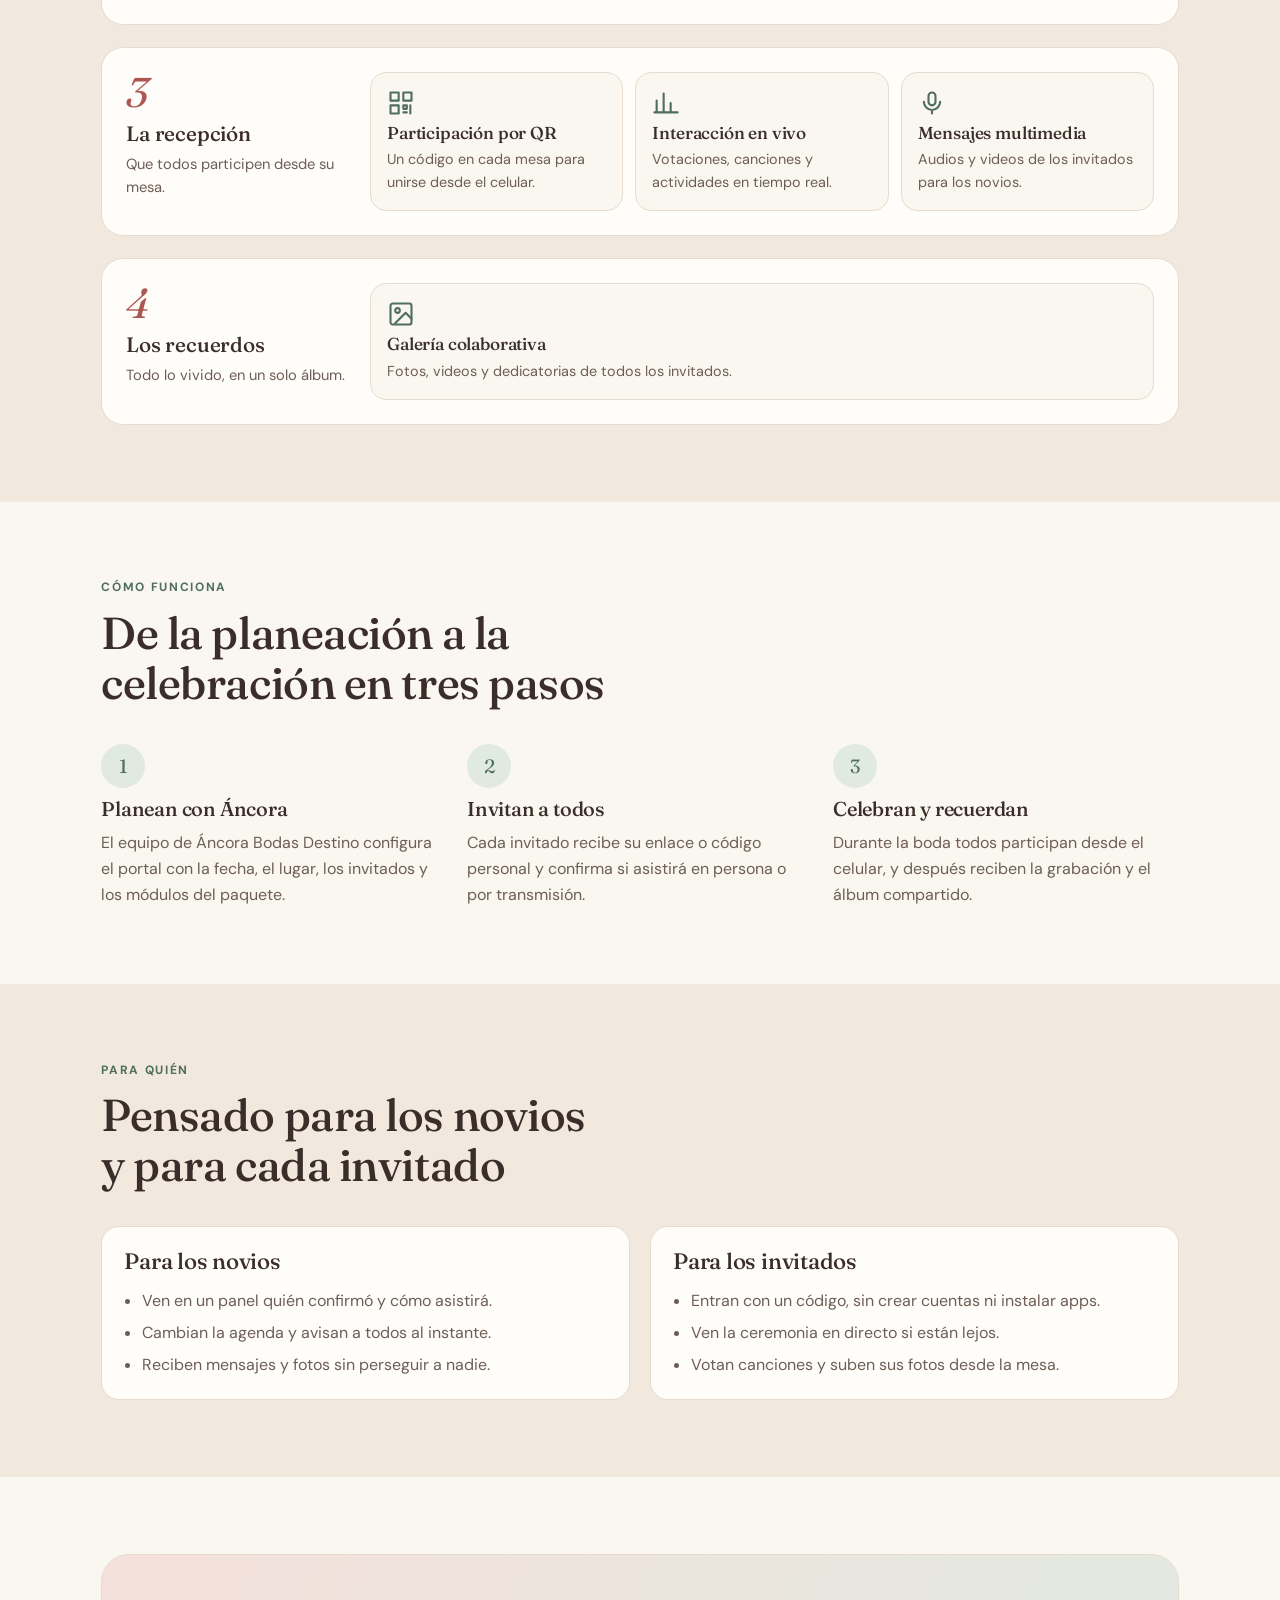
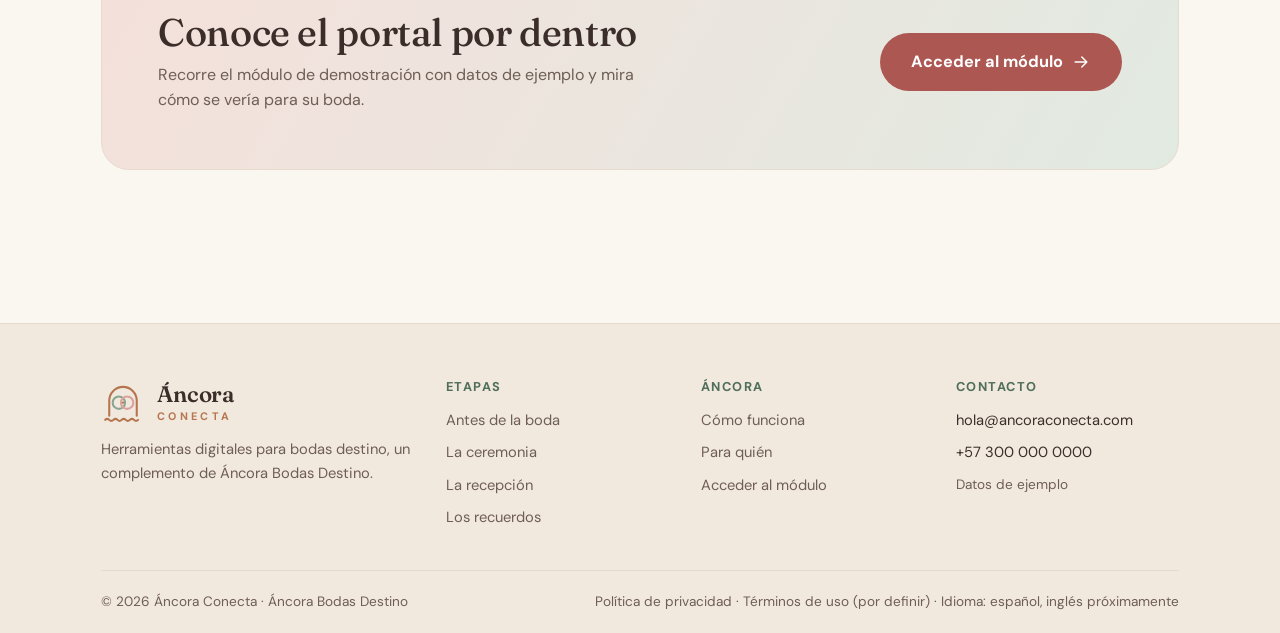
==== commit 9a561dbb: "Add files via upload" ====
--- a/index.html
+++ b/index.html
@@ -10,6 +10,18 @@
 <link rel="preconnect" href="https://fonts.gstatic.com" crossorigin>
 <link href="https://fonts.googleapis.com/css2?family=DM+Sans:wght@400;500;700&family=Fraunces:ital,opsz,wght@0,9..144,400;0,9..144,500;0,9..144,600;1,9..144,400;1,9..144,500&display=swap" rel="stylesheet">
 <link rel="stylesheet" href="styles.css">
+<style>
+  /* Portada con fotografía */
+  .art { min-height: 0; padding-bottom: 28px; }
+  .photo { margin: 0; border-radius: 28px; overflow: hidden; border: 1px solid var(--line); box-shadow: var(--shadow); aspect-ratio: 3 / 2; background: var(--sand); }
+  .photo img { display: block; width: 100%; height: 100%; object-fit: cover; }
+  .art .f1 { top: 6%; left: auto; right: -2%; }
+  .art .f2 { top: auto; bottom: 0; left: -2%; right: auto; }
+  .art .f3 { display: none; }
+  .site-nav .btn { display: none; }
+  @media (max-width: 960px) { .art { min-height: 0; } .site-nav .btn { display: inline-flex; } }
+  @media (max-width: 520px) { .art .f1 { right: 8px; } .art .f2 { left: 8px; } }
+</style>
 </head>
 <body>
 
@@ -79,11 +91,13 @@
         </div>
         <div class="trust"><span>Acceso privado por código</span><span>Sin descargar apps</span><span>Español, inglés próximamente</span></div>
       </div>
-      <div class="art" aria-hidden="true">
-        <div class="arch-big">
-          <div class="sun"></div>
-          <svg class="dunes" viewBox="0 0 400 160" preserveAspectRatio="none"><path d="M0 70 Q100 20 200 70 T400 60 V160 H0Z"/><path d="M0 110 Q120 70 240 110 T400 100 V160 H0Z"/></svg>
-        </div>
+      <div class="art">
+        <figure class="photo">
+          <picture>
+            <source type="image/webp" srcset="img/portada-900.webp 900w, img/portada-1600.webp 1600w" sizes="(max-width: 960px) 92vw, 560px">
+            <img src="img/portada-1600.jpg" srcset="img/portada-900.jpg 900w, img/portada-1600.jpg 1600w" sizes="(max-width: 960px) 92vw, 560px" width="1600" height="1067" alt="Pareja de recién casados en silueta, abrazados frente a un cielo naranja de atardecer" fetchpriority="high">
+          </picture>
+        </figure>
         <div class="float f1"><span class="dot"><svg class="ic"><use href="#i-mail"/></svg></span><div><b>86 confirmaciones</b><small>de 120 invitados</small></div></div>
         <div class="float f2"><span class="dot s"><svg class="ic"><use href="#i-live"/></svg></span><div><b>Ceremonia en vivo</b><small>48 conectados</small></div></div>
         <div class="float f3"><span class="dot"><svg class="ic"><use href="#i-mic"/></svg></span><div><b>Nuevo mensaje</b><small>de la abuela Rosa</small></div></div>
